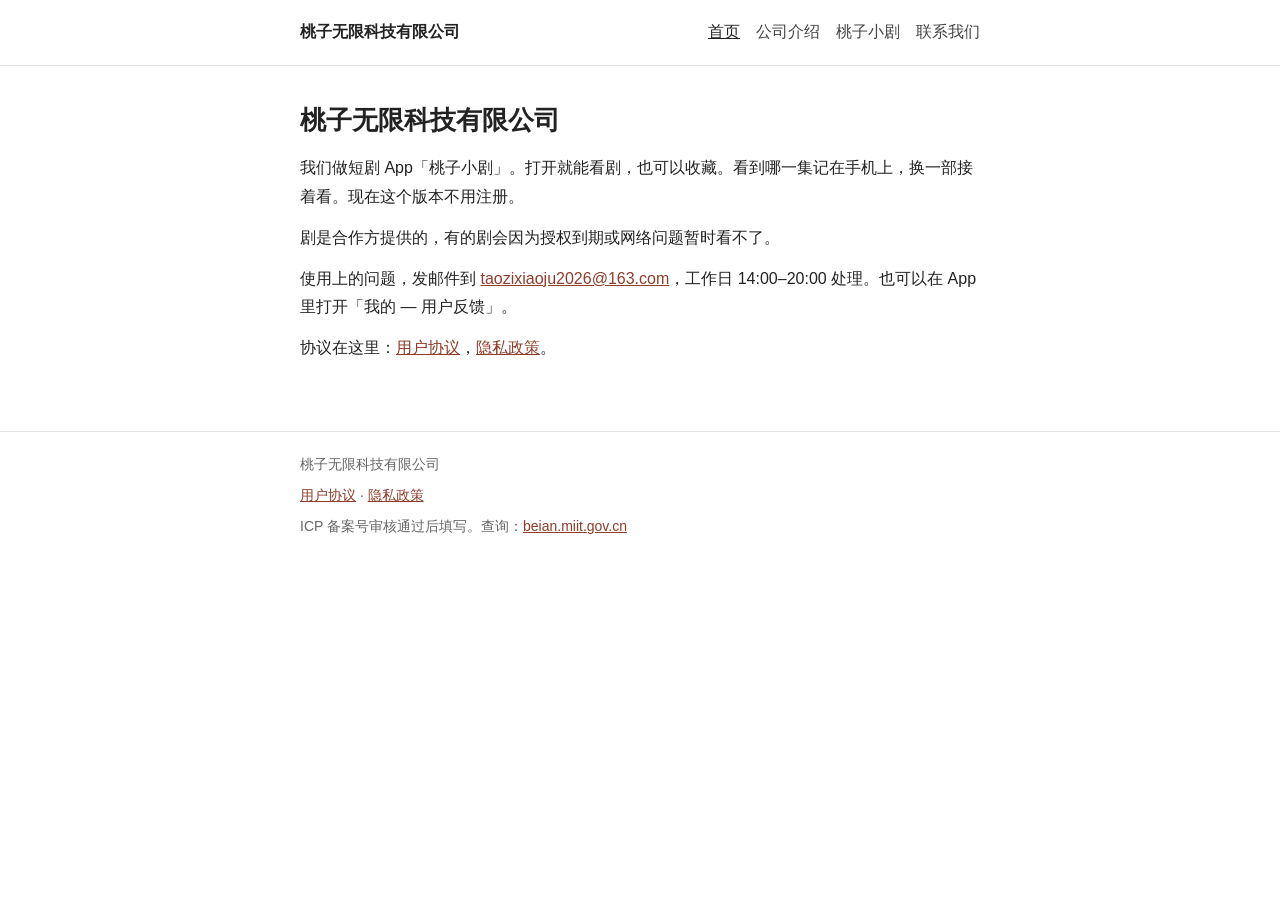
==== index.html @ 5b97dcaa "feat: publish the company site from master Add the static pages and deploy them to the existing host" ====
<!doctype html>
<html lang="zh-CN">
<head>
  <meta charset="utf-8">
  <meta name="viewport" content="width=device-width, initial-scale=1">
  <title>桃子无限科技有限公司</title>
  <meta name="description" content="桃子无限科技有限公司运营短剧应用桃子小剧。">
  <link rel="stylesheet" href="assets/site.css">
</head>
<body>
  <header>
    <div class="wrap">
      <a class="name" href="index.html">桃子无限科技有限公司</a>
      <nav aria-label="主导航">
        <a href="index.html" aria-current="page">首页</a>
        <a href="about.html">公司介绍</a>
        <a href="product.html">桃子小剧</a>
        <a href="contact.html">联系我们</a>
      </nav>
    </div>
  </header>
  <main>
    <div class="wrap">
      <h1>桃子无限科技有限公司</h1>
      <p>我们做短剧 App「桃子小剧」。打开就能看剧，也可以收藏。看到哪一集记在手机上，换一部接着看。现在这个版本不用注册。</p>
      <p>剧是合作方提供的，有的剧会因为授权到期或网络问题暂时看不了。</p>
      <p>使用上的问题，发邮件到 <a href="mailto:taozixiaoju2026@163.com">taozixiaoju2026@163.com</a>，工作日 14:00–20:00 处理。也可以在 App 里打开「我的 — 用户反馈」。</p>
      <p>协议在这里：<a href="agreement.html">用户协议</a>，<a href="privacy.html">隐私政策</a>。</p>
    </div>
  </main>
  <footer>
    <div class="wrap">
      <p>桃子无限科技有限公司</p>
      <p><a href="agreement.html">用户协议</a> · <a href="privacy.html">隐私政策</a></p>
      <p class="icp">ICP 备案号审核通过后填写。查询：<a href="https://beian.miit.gov.cn/" target="_blank" rel="noopener noreferrer">beian.miit.gov.cn</a></p>
    </div>
  </footer>
</body>
</html>
---- assets/site.css ----
body {
  margin: 0;
  color: #222;
  background: #fff;
  font: 16px/1.8 "PingFang SC", "Hiragino Sans GB", "Microsoft YaHei", sans-serif;
}

a { color: #8f3d2a; }

.wrap {
  width: min(680px, calc(100% - 40px));
  margin: 0 auto;
}

header {
  border-bottom: 1px solid #e5e5e5;
}

header .wrap {
  display: flex;
  flex-wrap: wrap;
  align-items: baseline;
  justify-content: space-between;
  gap: 8px 24px;
  padding: 18px 0;
}

.name {
  color: inherit;
  font-weight: 600;
  text-decoration: none;
}

nav {
  display: flex;
  flex-wrap: wrap;
  gap: 6px 16px;
}

nav a {
  color: #444;
  text-decoration: none;
}

nav a[aria-current="page"] {
  color: #222;
  text-decoration: underline;
}

main { padding: 36px 0 56px; }

h1 {
  margin: 0 0 16px;
  font-size: 26px;
  font-weight: 600;
  line-height: 1.4;
}

h2 {
  margin: 28px 0 8px;
  font-size: 18px;
  font-weight: 600;
}

p { margin: 0 0 12px; }

ul { margin: 0 0 12px; padding-left: 1.2em; }

li + li { margin-top: 4px; }

.meta { color: #666; }

footer {
  border-top: 1px solid #e5e5e5;
  padding: 20px 0 36px;
  color: #666;
  font-size: 14px;
}

footer p { margin: 0 0 6px; }
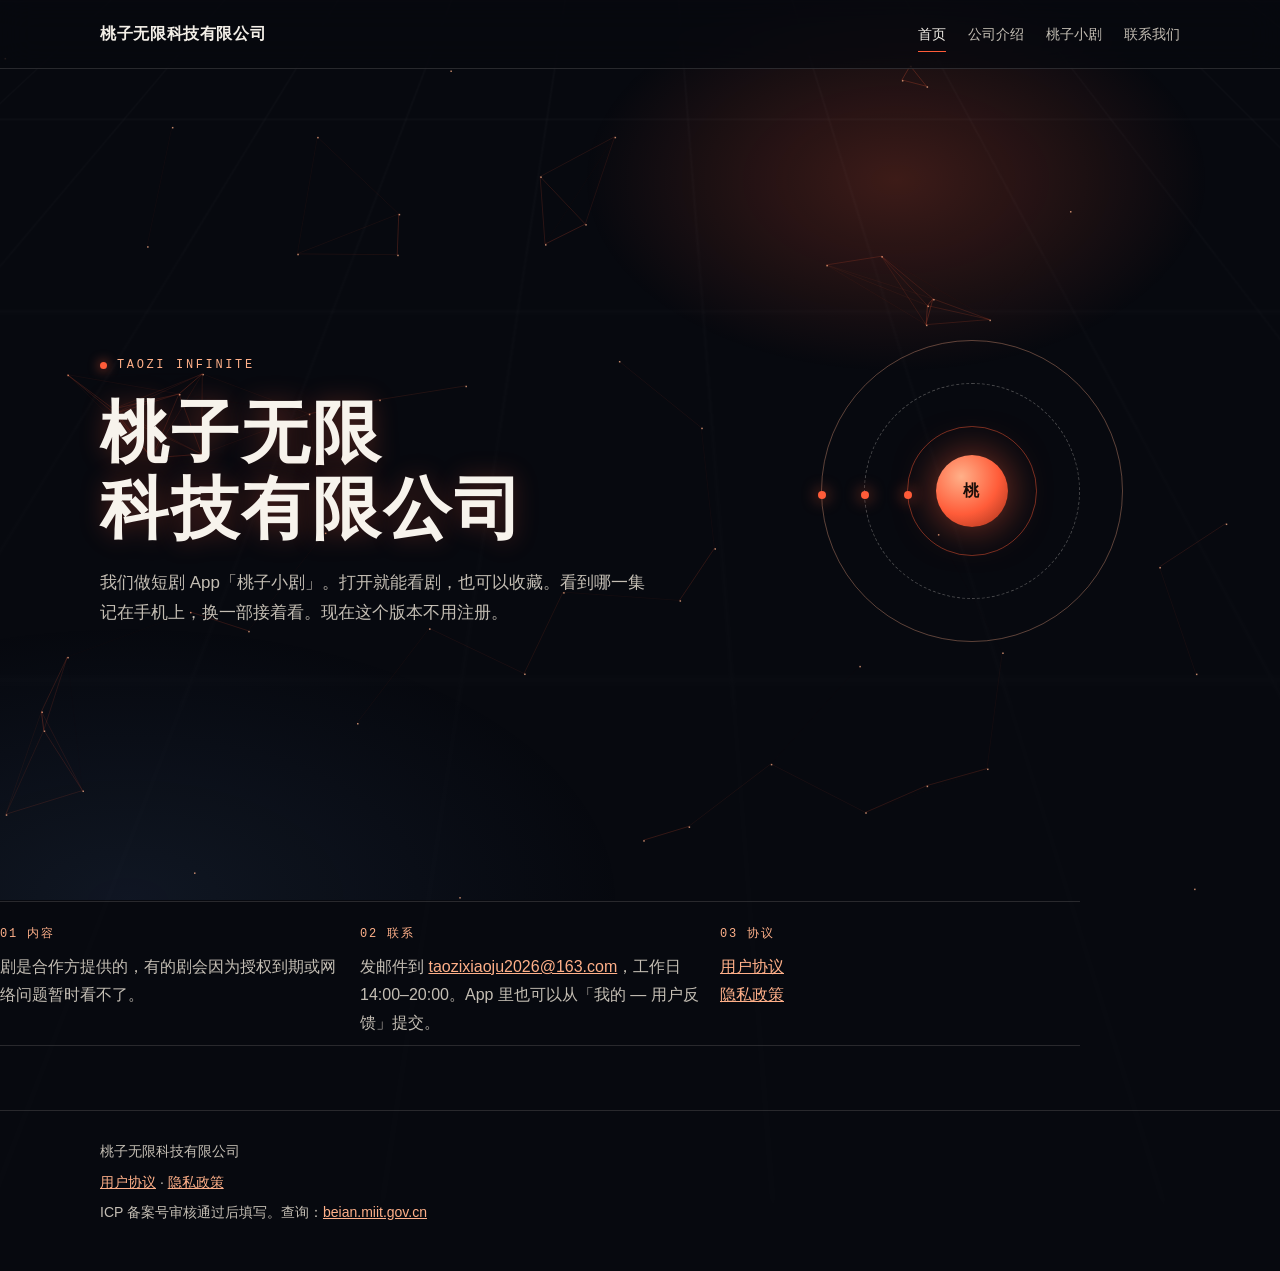
==== commit 6da09ee3: "feat: give the company site a technical look The plain page did not read as a technology company.  C" ====
--- a/index.html
+++ b/index.html
@@ -5,9 +5,12 @@
   <meta name="viewport" content="width=device-width, initial-scale=1">
   <title>桃子无限科技有限公司</title>
   <meta name="description" content="桃子无限科技有限公司运营短剧应用桃子小剧。">
+  <link rel="icon" href="assets/favicon.svg" type="image/svg+xml">
   <link rel="stylesheet" href="assets/site.css">
 </head>
 <body>
+  <canvas class="field" aria-hidden="true"></canvas>
+  <div class="grid" aria-hidden="true"></div>
   <header>
     <div class="wrap">
       <a class="name" href="index.html">桃子无限科技有限公司</a>
@@ -20,13 +23,33 @@
     </div>
   </header>
   <main>
-    <div class="wrap">
-      <h1>桃子无限科技有限公司</h1>
-      <p>我们做短剧 App「桃子小剧」。打开就能看剧，也可以收藏。看到哪一集记在手机上，换一部接着看。现在这个版本不用注册。</p>
-      <p>剧是合作方提供的，有的剧会因为授权到期或网络问题暂时看不了。</p>
-      <p>使用上的问题，发邮件到 <a href="mailto:taozixiaoju2026@163.com">taozixiaoju2026@163.com</a>，工作日 14:00–20:00 处理。也可以在 App 里打开「我的 — 用户反馈」。</p>
-      <p>协议在这里：<a href="agreement.html">用户协议</a>，<a href="privacy.html">隐私政策</a>。</p>
-    </div>
+    <section class="hero wrap">
+      <div class="reveal">
+        <p class="kicker"><span class="dot"></span>TAOZI INFINITE</p>
+        <h1><span class="shine">桃子无限<br>科技有限公司</span></h1>
+        <p class="lead">我们做短剧 App「桃子小剧」。打开就能看剧，也可以收藏。看到哪一集记在手机上，换一部接着看。现在这个版本不用注册。</p>
+      </div>
+      <div class="stage" aria-hidden="true">
+        <div class="ring"></div>
+        <div class="ring-b"></div>
+        <div class="ring-c"></div>
+        <div class="core">桃</div>
+      </div>
+    </section>
+    <section class="specs wrap">
+      <article class="spec">
+        <b>01 内容</b>
+        <p>剧是合作方提供的，有的剧会因为授权到期或网络问题暂时看不了。</p>
+      </article>
+      <article class="spec">
+        <b>02 联系</b>
+        <p>发邮件到 <a href="mailto:taozixiaoju2026@163.com">taozixiaoju2026@163.com</a>，工作日 14:00–20:00。App 里也可以从「我的 — 用户反馈」提交。</p>
+      </article>
+      <article class="spec">
+        <b>03 协议</b>
+        <p><a href="agreement.html">用户协议</a><br><a href="privacy.html">隐私政策</a></p>
+      </article>
+    </section>
   </main>
   <footer>
     <div class="wrap">
@@ -35,5 +58,6 @@
       <p class="icp">ICP 备案号审核通过后填写。查询：<a href="https://beian.miit.gov.cn/" target="_blank" rel="noopener noreferrer">beian.miit.gov.cn</a></p>
     </div>
   </footer>
+  <script src="assets/motion.js"></script>
 </body>
 </html>
--- a/assets/site.css
+++ b/assets/site.css
@@ -1,80 +1,330 @@
+:root {
+  --bg: #07090f;
+  --ink: #f3efe8;
+  --muted: #c4beb4;
+  --line: rgba(243, 239, 232, 0.14);
+  --peach: #ff5c39;
+  --peach-soft: #ffb089;
+  --sans: "PingFang SC", "Hiragino Sans GB", "Noto Sans SC", "Microsoft YaHei", sans-serif;
+  --mono: "SFMono-Regular", "ui-monospace", "Menlo", monospace;
+}
+
+* { box-sizing: border-box; }
+
+html { scroll-behavior: smooth; }
+
 body {
   margin: 0;
-  color: #222;
-  background: #fff;
-  font: 16px/1.8 "PingFang SC", "Hiragino Sans GB", "Microsoft YaHei", sans-serif;
-}
-
-a { color: #8f3d2a; }
+  min-height: 100vh;
+  color: var(--ink);
+  background: var(--bg);
+  font-family: var(--sans);
+  font-size: 16px;
+  line-height: 1.75;
+}
+
+a { color: var(--peach-soft); }
+
+body::before {
+  content: "";
+  position: fixed;
+  inset: 0;
+  z-index: 0;
+  pointer-events: none;
+  background:
+    radial-gradient(520px 320px at var(--mx, 70%) var(--my, 20%), rgba(255, 92, 57, 0.22), transparent 60%),
+    radial-gradient(900px 500px at 10% 100%, rgba(80, 120, 180, 0.12), transparent 55%);
+  transition: background 0.2s linear;
+}
+
+.field {
+  position: fixed;
+  inset: 0;
+  z-index: 0;
+  width: 100%;
+  height: 100%;
+  pointer-events: none;
+}
+
+.grid {
+  position: fixed;
+  inset: -20% -10% auto;
+  z-index: 0;
+  height: 70vh;
+  pointer-events: none;
+  background-image:
+    linear-gradient(rgba(255, 255, 255, 0.045) 1px, transparent 1px),
+    linear-gradient(90deg, rgba(255, 255, 255, 0.045) 1px, transparent 1px);
+  background-size: 72px 72px;
+  mask-image: linear-gradient(180deg, #000 0%, transparent 80%);
+  transform: perspective(500px) rotateX(58deg);
+  transform-origin: center top;
+  animation: grid-shift 16s linear infinite;
+}
+
+header, main, footer { position: relative; z-index: 1; }
 
 .wrap {
-  width: min(680px, calc(100% - 40px));
+  width: min(1080px, calc(100% - 40px));
   margin: 0 auto;
 }
 
 header {
-  border-bottom: 1px solid #e5e5e5;
+  position: sticky;
+  top: 0;
+  z-index: 5;
+  border-bottom: 1px solid var(--line);
+  background: rgba(7, 9, 15, 0.72);
+  backdrop-filter: blur(16px);
 }
 
 header .wrap {
   display: flex;
   flex-wrap: wrap;
-  align-items: baseline;
+  align-items: center;
   justify-content: space-between;
-  gap: 8px 24px;
-  padding: 18px 0;
+  gap: 12px 28px;
+  min-height: 68px;
 }
 
 .name {
-  color: inherit;
-  font-weight: 600;
+  color: var(--ink);
+  font-weight: 650;
+  letter-spacing: 0.04em;
   text-decoration: none;
 }
 
-nav {
+nav { display: flex; flex-wrap: wrap; gap: 8px 22px; }
+
+nav a {
+  position: relative;
+  color: var(--muted);
+  font-size: 14px;
+  text-decoration: none;
+}
+
+nav a::after {
+  content: "";
+  position: absolute;
+  left: 0;
+  bottom: -6px;
+  width: 100%;
+  height: 1px;
+  background: var(--peach);
+  transform: scaleX(0);
+  transform-origin: left;
+  transition: transform 0.35s ease;
+}
+
+nav a:hover,
+nav a[aria-current="page"] { color: var(--ink); }
+
+nav a:hover::after,
+nav a[aria-current="page"]::after { transform: scaleX(1); }
+
+.hero {
+  display: grid;
+  grid-template-columns: 1.2fr 0.8fr;
+  gap: 40px;
+  align-items: center;
+  min-height: calc(100vh - 68px);
+  padding: 36px 0 24px;
+}
+
+.kicker {
   display: flex;
-  flex-wrap: wrap;
-  gap: 6px 16px;
-}
-
-nav a {
-  color: #444;
-  text-decoration: none;
-}
-
-nav a[aria-current="page"] {
-  color: #222;
-  text-decoration: underline;
-}
-
-main { padding: 36px 0 56px; }
+  align-items: center;
+  gap: 10px;
+  margin: 0 0 18px;
+  color: var(--peach-soft);
+  font-family: var(--mono);
+  font-size: 12px;
+  letter-spacing: 0.22em;
+}
+
+.dot {
+  width: 7px;
+  height: 7px;
+  border-radius: 50%;
+  background: var(--peach);
+  box-shadow: 0 0 12px var(--peach);
+  animation: pulse 1.8s ease-in-out infinite;
+}
 
 h1 {
-  margin: 0 0 16px;
-  font-size: 26px;
-  font-weight: 600;
-  line-height: 1.4;
-}
-
-h2 {
-  margin: 28px 0 8px;
-  font-size: 18px;
-  font-weight: 600;
-}
-
-p { margin: 0 0 12px; }
-
-ul { margin: 0 0 12px; padding-left: 1.2em; }
-
-li + li { margin-top: 4px; }
-
-.meta { color: #666; }
+  margin: 0;
+  font-size: clamp(40px, 6vw, 68px);
+  font-weight: 650;
+  letter-spacing: 0.04em;
+  line-height: 1.12;
+}
+
+h1 .shine {
+  color: #f7f3ec;
+  text-shadow: 0 0 24px rgba(255, 92, 57, 0.28);
+}
+
+.lead {
+  max-width: 560px;
+  margin: 22px 0 0;
+  color: var(--muted);
+  font-size: 17px;
+}
+
+.stage {
+  position: relative;
+  width: min(360px, 100%);
+  aspect-ratio: 1;
+  margin-inline: auto;
+}
+
+.ring {
+  position: absolute;
+  inset: 8%;
+  border: 1px solid rgba(255, 176, 137, 0.35);
+  border-radius: 50%;
+  animation: spin 18s linear infinite;
+}
+
+.ring::before,
+.ring-b::before,
+.ring-c::before {
+  content: "";
+  position: absolute;
+  top: 50%;
+  left: -4px;
+  width: 8px;
+  height: 8px;
+  border-radius: 50%;
+  background: var(--peach);
+  box-shadow: 0 0 16px var(--peach);
+}
+
+.ring-b {
+  position: absolute;
+  inset: 20%;
+  border: 1px dashed rgba(243, 239, 232, 0.28);
+  border-radius: 50%;
+  animation: spin 12s linear infinite reverse;
+}
+
+.ring-c {
+  position: absolute;
+  inset: 32%;
+  border: 1px solid rgba(255, 92, 57, 0.45);
+  border-radius: 50%;
+  animation: spin 8s linear infinite;
+}
+
+.core {
+  position: absolute;
+  inset: 40%;
+  display: grid;
+  place-items: center;
+  border-radius: 50%;
+  background: radial-gradient(circle at 35% 30%, #ffb089, #ff5c39 55%, #9d2d18);
+  box-shadow: 0 0 40px rgba(255, 92, 57, 0.55);
+  color: #1a0d09;
+  font-weight: 700;
+  letter-spacing: 0.12em;
+  animation: float 4.5s ease-in-out infinite;
+}
+
+.specs {
+  display: grid;
+  grid-template-columns: repeat(3, 1fr);
+  margin: 0 0 64px;
+  border-top: 1px solid var(--line);
+}
+
+.spec {
+  padding: 22px 18px 8px 0;
+  border-bottom: 1px solid var(--line);
+  opacity: 0;
+  transform: translateY(16px);
+  animation: rise 0.8s ease forwards;
+}
+
+.spec:nth-child(2) { animation-delay: 0.12s; }
+.spec:nth-child(3) { animation-delay: 0.24s; }
+
+.spec b {
+  display: block;
+  margin-bottom: 8px;
+  color: var(--peach-soft);
+  font-family: var(--mono);
+  font-size: 12px;
+  font-weight: 500;
+  letter-spacing: 0.16em;
+}
+
+.spec p { margin: 0; color: var(--muted); }
+
+.page {
+  padding: 56px 0 72px;
+}
+
+.page h1 { font-size: clamp(32px, 4vw, 48px); }
+
+.page h2 {
+  margin: 32px 0 8px;
+  font-size: 20px;
+}
+
+.prose { max-width: 720px; }
+
+.prose p,
+.prose li { color: #d9d3cb; }
+
+.prose .meta { color: var(--muted); }
 
 footer {
-  border-top: 1px solid #e5e5e5;
-  padding: 20px 0 36px;
-  color: #666;
+  border-top: 1px solid var(--line);
+  padding: 28px 0 40px;
+  color: var(--muted);
   font-size: 14px;
 }
 
 footer p { margin: 0 0 6px; }
+
+@keyframes spin { to { transform: rotate(360deg); } }
+
+@keyframes float {
+  0%, 100% { transform: translateY(0); }
+  50% { transform: translateY(-8px); }
+}
+
+@keyframes pulse {
+  0%, 100% { opacity: 1; }
+  50% { opacity: 0.35; }
+}
+
+@keyframes grid-shift {
+  from { background-position: 0 0; }
+  to { background-position: 0 72px; }
+}
+
+@keyframes rise {
+  to { opacity: 1; transform: none; }
+}
+
+.reveal {
+  opacity: 0;
+  transform: translateY(18px);
+  animation: rise 0.9s ease forwards;
+}
+
+@media (max-width: 800px) {
+  .hero, .specs { display: block; }
+  .hero { min-height: auto; padding-top: 48px; }
+  .stage { margin: 36px auto; }
+  .spec + .spec { border-top: 1px solid var(--line); }
+}
+
+@media (prefers-reduced-motion: reduce) {
+  *, *::before, *::after {
+    animation: none !important;
+    transition: none !important;
+  }
+  .spec, .reveal { opacity: 1; transform: none; }
+}
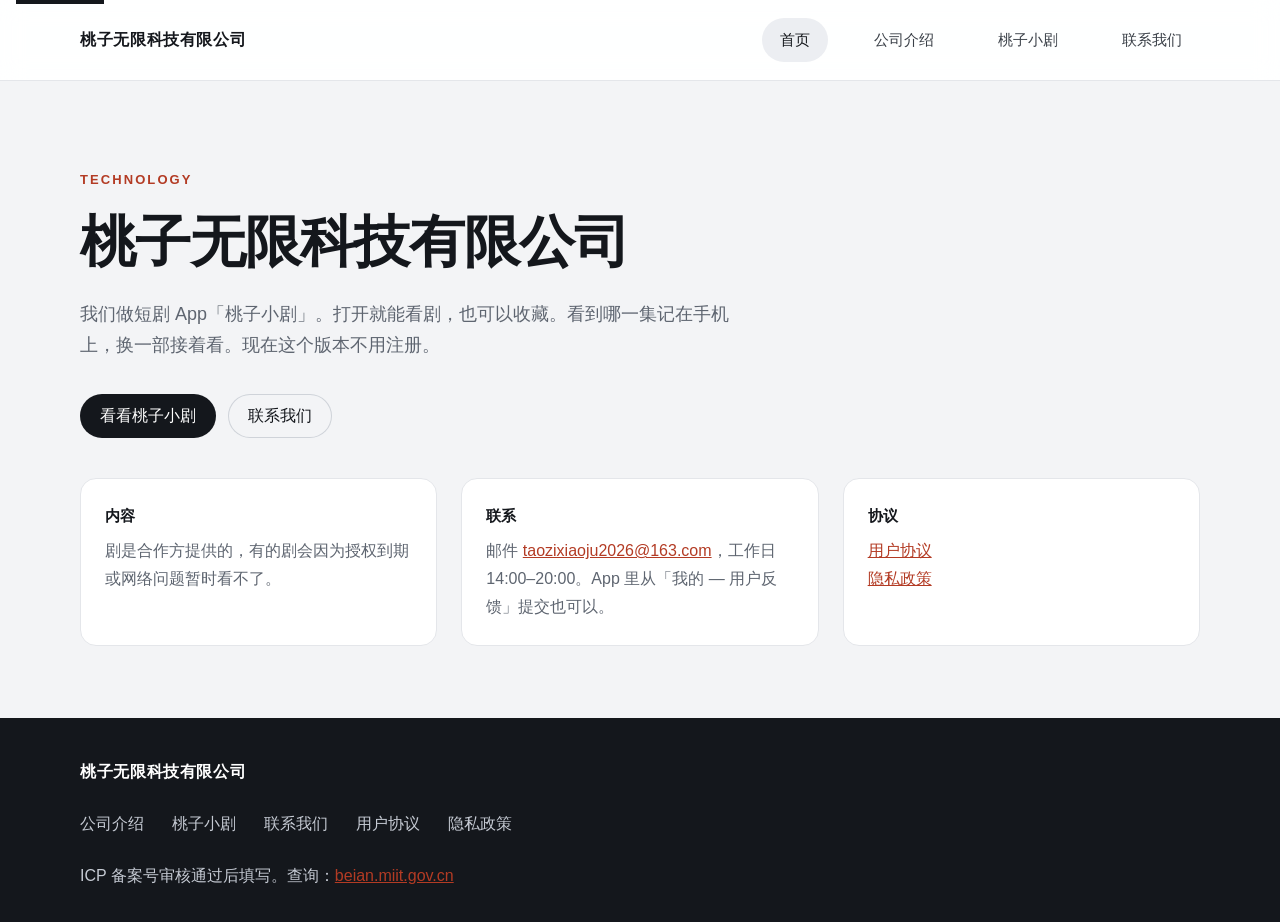
==== commit 3c9c6602: "feat: space the company site like a corporate homepage The navigation was cramped and the footer did" ====
--- a/index.html
+++ b/index.html
@@ -9,8 +9,7 @@
   <link rel="stylesheet" href="assets/site.css">
 </head>
 <body>
-  <canvas class="field" aria-hidden="true"></canvas>
-  <div class="grid" aria-hidden="true"></div>
+  <a class="skip" href="#main">跳到正文</a>
   <header>
     <div class="wrap">
       <a class="name" href="index.html">桃子无限科技有限公司</a>
@@ -22,42 +21,43 @@
       </nav>
     </div>
   </header>
-  <main>
-    <section class="hero wrap">
-      <div class="reveal">
-        <p class="kicker"><span class="dot"></span>TAOZI INFINITE</p>
-        <h1><span class="shine">桃子无限<br>科技有限公司</span></h1>
-        <p class="lead">我们做短剧 App「桃子小剧」。打开就能看剧，也可以收藏。看到哪一集记在手机上，换一部接着看。现在这个版本不用注册。</p>
-      </div>
-      <div class="stage" aria-hidden="true">
-        <div class="ring"></div>
-        <div class="ring-b"></div>
-        <div class="ring-c"></div>
-        <div class="core">桃</div>
+  <main id="main">
+    <section class="hero wrap enter">
+      <p class="kicker">TECHNOLOGY</p>
+      <h1>桃子无限科技有限公司</h1>
+      <p class="lead">我们做短剧 App「桃子小剧」。打开就能看剧，也可以收藏。看到哪一集记在手机上，换一部接着看。现在这个版本不用注册。</p>
+      <div class="actions">
+        <a class="btn" href="product.html">看看桃子小剧</a>
+        <a class="btn btn-ghost" href="contact.html">联系我们</a>
       </div>
     </section>
-    <section class="specs wrap">
-      <article class="spec">
-        <b>01 内容</b>
+    <section class="band wrap">
+      <article class="item">
+        <b>内容</b>
         <p>剧是合作方提供的，有的剧会因为授权到期或网络问题暂时看不了。</p>
       </article>
-      <article class="spec">
-        <b>02 联系</b>
-        <p>发邮件到 <a href="mailto:taozixiaoju2026@163.com">taozixiaoju2026@163.com</a>，工作日 14:00–20:00。App 里也可以从「我的 — 用户反馈」提交。</p>
+      <article class="item">
+        <b>联系</b>
+        <p>邮件 <a href="mailto:taozixiaoju2026@163.com">taozixiaoju2026@163.com</a>，工作日 14:00–20:00。App 里从「我的 — 用户反馈」提交也可以。</p>
       </article>
-      <article class="spec">
-        <b>03 协议</b>
+      <article class="item">
+        <b>协议</b>
         <p><a href="agreement.html">用户协议</a><br><a href="privacy.html">隐私政策</a></p>
       </article>
     </section>
   </main>
   <footer>
     <div class="wrap">
-      <p>桃子无限科技有限公司</p>
-      <p><a href="agreement.html">用户协议</a> · <a href="privacy.html">隐私政策</a></p>
+      <strong>桃子无限科技有限公司</strong>
+      <ul class="footer-links">
+        <li><a href="about.html">公司介绍</a></li>
+        <li><a href="product.html">桃子小剧</a></li>
+        <li><a href="contact.html">联系我们</a></li>
+        <li><a href="agreement.html">用户协议</a></li>
+        <li><a href="privacy.html">隐私政策</a></li>
+      </ul>
       <p class="icp">ICP 备案号审核通过后填写。查询：<a href="https://beian.miit.gov.cn/" target="_blank" rel="noopener noreferrer">beian.miit.gov.cn</a></p>
     </div>
   </footer>
-  <script src="assets/motion.js"></script>
 </body>
 </html>
--- a/assets/site.css
+++ b/assets/site.css
@@ -1,12 +1,14 @@
 :root {
-  --bg: #07090f;
-  --ink: #f3efe8;
-  --muted: #c4beb4;
-  --line: rgba(243, 239, 232, 0.14);
-  --peach: #ff5c39;
-  --peach-soft: #ffb089;
+  --bg: #f3f4f6;
+  --paper: #ffffff;
+  --ink: #14171c;
+  --muted: #5e6570;
+  --line: #e4e6ea;
+  --accent: #b33b24;
+  --accent-dark: #8e2e1c;
+  --footer: #14171c;
+  --footer-muted: #c5cad3;
   --sans: "PingFang SC", "Hiragino Sans GB", "Noto Sans SC", "Microsoft YaHei", sans-serif;
-  --mono: "SFMono-Regular", "ui-monospace", "Menlo", monospace;
 }
 
 * { box-sizing: border-box; }
@@ -14,8 +16,10 @@
 html { scroll-behavior: smooth; }
 
 body {
-  margin: 0;
+  display: flex;
+  flex-direction: column;
   min-height: 100vh;
+  margin: 0;
   color: var(--ink);
   background: var(--bg);
   font-family: var(--sans);
@@ -23,49 +27,29 @@
   line-height: 1.75;
 }
 
-a { color: var(--peach-soft); }
-
-body::before {
-  content: "";
-  position: fixed;
-  inset: 0;
-  z-index: 0;
-  pointer-events: none;
-  background:
-    radial-gradient(520px 320px at var(--mx, 70%) var(--my, 20%), rgba(255, 92, 57, 0.22), transparent 60%),
-    radial-gradient(900px 500px at 10% 100%, rgba(80, 120, 180, 0.12), transparent 55%);
-  transition: background 0.2s linear;
-}
-
-.field {
-  position: fixed;
-  inset: 0;
-  z-index: 0;
-  width: 100%;
-  height: 100%;
-  pointer-events: none;
-}
-
-.grid {
-  position: fixed;
-  inset: -20% -10% auto;
-  z-index: 0;
-  height: 70vh;
-  pointer-events: none;
-  background-image:
-    linear-gradient(rgba(255, 255, 255, 0.045) 1px, transparent 1px),
-    linear-gradient(90deg, rgba(255, 255, 255, 0.045) 1px, transparent 1px);
-  background-size: 72px 72px;
-  mask-image: linear-gradient(180deg, #000 0%, transparent 80%);
-  transform: perspective(500px) rotateX(58deg);
-  transform-origin: center top;
-  animation: grid-shift 16s linear infinite;
-}
-
-header, main, footer { position: relative; z-index: 1; }
+a { color: var(--accent); }
+
+a:hover { color: var(--accent-dark); }
+
+:focus-visible {
+  outline: 2px solid var(--accent);
+  outline-offset: 3px;
+}
+
+.skip {
+  position: absolute;
+  left: 16px;
+  top: -40px;
+  z-index: 10;
+  padding: 8px 12px;
+  background: var(--ink);
+  color: #fff;
+}
+
+.skip:focus { top: 12px; }
 
 .wrap {
-  width: min(1080px, calc(100% - 40px));
+  width: min(1120px, calc(100% - 64px));
   margin: 0 auto;
 }
 
@@ -73,258 +57,218 @@
   position: sticky;
   top: 0;
   z-index: 5;
+  background: rgba(255, 255, 255, 0.92);
   border-bottom: 1px solid var(--line);
-  background: rgba(7, 9, 15, 0.72);
-  backdrop-filter: blur(16px);
+  backdrop-filter: blur(12px);
 }
 
 header .wrap {
   display: flex;
+  align-items: center;
+  justify-content: space-between;
+  gap: 48px;
+  min-height: 80px;
+}
+
+.name {
+  color: var(--ink);
+  font-size: 16px;
+  font-weight: 650;
+  letter-spacing: 0.04em;
+  text-decoration: none;
+  white-space: nowrap;
+}
+
+nav {
+  display: flex;
   flex-wrap: wrap;
-  align-items: center;
-  justify-content: space-between;
-  gap: 12px 28px;
-  min-height: 68px;
-}
-
-.name {
-  color: var(--ink);
-  font-weight: 650;
-  letter-spacing: 0.04em;
-  text-decoration: none;
-}
-
-nav { display: flex; flex-wrap: wrap; gap: 8px 22px; }
+  justify-content: flex-end;
+  gap: 8px 28px;
+}
 
 nav a {
-  position: relative;
+  display: inline-flex;
+  align-items: center;
+  justify-content: center;
+  min-height: 44px;
+  padding: 0 18px;
+  border-radius: 999px;
+  color: #3a4048;
+  font-size: 15px;
+  text-decoration: none;
+  cursor: pointer;
+  transition: background-color 180ms ease, color 180ms ease;
+}
+
+nav a:hover,
+nav a[aria-current="page"] {
+  background: #eceef2;
+  color: var(--ink);
+}
+
+main { flex: 1 0 auto; }
+
+.hero {
+  padding: 88px 0 40px;
+}
+
+.kicker {
+  margin: 0 0 16px;
+  color: var(--accent);
+  font-size: 13px;
+  font-weight: 650;
+  letter-spacing: 0.16em;
+}
+
+h1 {
+  margin: 0;
+  max-width: 14em;
+  font-size: clamp(36px, 5vw, 56px);
+  font-weight: 650;
+  letter-spacing: -0.02em;
+  line-height: 1.2;
+}
+
+.lead {
+  max-width: 38em;
+  margin: 24px 0 0;
   color: var(--muted);
-  font-size: 14px;
-  text-decoration: none;
-}
-
-nav a::after {
-  content: "";
-  position: absolute;
-  left: 0;
-  bottom: -6px;
-  width: 100%;
-  height: 1px;
-  background: var(--peach);
-  transform: scaleX(0);
-  transform-origin: left;
-  transition: transform 0.35s ease;
-}
-
-nav a:hover,
-nav a[aria-current="page"] { color: var(--ink); }
-
-nav a:hover::after,
-nav a[aria-current="page"]::after { transform: scaleX(1); }
-
-.hero {
-  display: grid;
-  grid-template-columns: 1.2fr 0.8fr;
-  gap: 40px;
-  align-items: center;
-  min-height: calc(100vh - 68px);
-  padding: 36px 0 24px;
-}
-
-.kicker {
-  display: flex;
-  align-items: center;
-  gap: 10px;
-  margin: 0 0 18px;
-  color: var(--peach-soft);
-  font-family: var(--mono);
-  font-size: 12px;
-  letter-spacing: 0.22em;
-}
-
-.dot {
-  width: 7px;
-  height: 7px;
-  border-radius: 50%;
-  background: var(--peach);
-  box-shadow: 0 0 12px var(--peach);
-  animation: pulse 1.8s ease-in-out infinite;
-}
-
-h1 {
-  margin: 0;
-  font-size: clamp(40px, 6vw, 68px);
-  font-weight: 650;
-  letter-spacing: 0.04em;
-  line-height: 1.12;
-}
-
-h1 .shine {
-  color: #f7f3ec;
-  text-shadow: 0 0 24px rgba(255, 92, 57, 0.28);
-}
-
-.lead {
-  max-width: 560px;
-  margin: 22px 0 0;
-  color: var(--muted);
-  font-size: 17px;
-}
-
-.stage {
-  position: relative;
-  width: min(360px, 100%);
-  aspect-ratio: 1;
-  margin-inline: auto;
-}
-
-.ring {
-  position: absolute;
-  inset: 8%;
-  border: 1px solid rgba(255, 176, 137, 0.35);
-  border-radius: 50%;
-  animation: spin 18s linear infinite;
-}
-
-.ring::before,
-.ring-b::before,
-.ring-c::before {
-  content: "";
-  position: absolute;
-  top: 50%;
-  left: -4px;
-  width: 8px;
-  height: 8px;
-  border-radius: 50%;
-  background: var(--peach);
-  box-shadow: 0 0 16px var(--peach);
-}
-
-.ring-b {
-  position: absolute;
-  inset: 20%;
-  border: 1px dashed rgba(243, 239, 232, 0.28);
-  border-radius: 50%;
-  animation: spin 12s linear infinite reverse;
-}
-
-.ring-c {
-  position: absolute;
-  inset: 32%;
-  border: 1px solid rgba(255, 92, 57, 0.45);
-  border-radius: 50%;
-  animation: spin 8s linear infinite;
-}
-
-.core {
-  position: absolute;
-  inset: 40%;
-  display: grid;
-  place-items: center;
-  border-radius: 50%;
-  background: radial-gradient(circle at 35% 30%, #ffb089, #ff5c39 55%, #9d2d18);
-  box-shadow: 0 0 40px rgba(255, 92, 57, 0.55);
-  color: #1a0d09;
-  font-weight: 700;
-  letter-spacing: 0.12em;
-  animation: float 4.5s ease-in-out infinite;
-}
-
-.specs {
+  font-size: 18px;
+}
+
+.actions {
+  display: flex;
+  flex-wrap: wrap;
+  gap: 12px;
+  margin-top: 32px;
+}
+
+.btn {
+  display: inline-flex;
+  align-items: center;
+  justify-content: center;
+  min-height: 44px;
+  padding: 0 20px;
+  border-radius: 999px;
+  background: var(--ink);
+  color: #fff;
+  text-decoration: none;
+  cursor: pointer;
+  transition: background-color 180ms ease;
+}
+
+.btn:hover { background: #2a3038; color: #fff; }
+
+.btn-ghost {
+  background: transparent;
+  color: var(--ink);
+  box-shadow: inset 0 0 0 1px #cfd3d9;
+}
+
+.btn-ghost:hover { background: #fff; color: var(--ink); }
+
+.band {
   display: grid;
   grid-template-columns: repeat(3, 1fr);
-  margin: 0 0 64px;
-  border-top: 1px solid var(--line);
-}
-
-.spec {
-  padding: 22px 18px 8px 0;
-  border-bottom: 1px solid var(--line);
-  opacity: 0;
-  transform: translateY(16px);
-  animation: rise 0.8s ease forwards;
-}
-
-.spec:nth-child(2) { animation-delay: 0.12s; }
-.spec:nth-child(3) { animation-delay: 0.24s; }
-
-.spec b {
+  gap: 24px;
+  padding-bottom: 72px;
+}
+
+.item {
+  padding: 24px;
+  background: var(--paper);
+  border: 1px solid var(--line);
+  border-radius: 16px;
+}
+
+.item b {
   display: block;
   margin-bottom: 8px;
-  color: var(--peach-soft);
-  font-family: var(--mono);
-  font-size: 12px;
-  font-weight: 500;
-  letter-spacing: 0.16em;
-}
-
-.spec p { margin: 0; color: var(--muted); }
-
-.page {
-  padding: 56px 0 72px;
-}
-
-.page h1 { font-size: clamp(32px, 4vw, 48px); }
+  font-size: 15px;
+}
+
+.item p {
+  margin: 0;
+  color: var(--muted);
+}
+
+.page { padding: 64px 0 80px; }
+
+.page h1 { font-size: clamp(32px, 4vw, 44px); }
 
 .page h2 {
   margin: 32px 0 8px;
   font-size: 20px;
 }
 
-.prose { max-width: 720px; }
+.prose { max-width: 42em; }
 
 .prose p,
-.prose li { color: #d9d3cb; }
+.prose li { color: #2c3138; }
 
 .prose .meta { color: var(--muted); }
 
 footer {
-  border-top: 1px solid var(--line);
-  padding: 28px 0 40px;
-  color: var(--muted);
-  font-size: 14px;
-}
-
-footer p { margin: 0 0 6px; }
-
-@keyframes spin { to { transform: rotate(360deg); } }
-
-@keyframes float {
-  0%, 100% { transform: translateY(0); }
-  50% { transform: translateY(-8px); }
-}
-
-@keyframes pulse {
-  0%, 100% { opacity: 1; }
-  50% { opacity: 0.35; }
-}
-
-@keyframes grid-shift {
-  from { background-position: 0 0; }
-  to { background-position: 0 72px; }
-}
-
-@keyframes rise {
+  margin-top: auto;
+  padding: 40px 0 32px;
+  background: var(--footer);
+  color: var(--footer-muted);
+}
+
+footer .wrap {
+  display: grid;
+  gap: 16px;
+}
+
+footer strong {
+  color: #fff;
+  font-size: 16px;
+  font-weight: 650;
+  letter-spacing: 0.04em;
+}
+
+footer p { margin: 0; }
+
+.footer-links {
+  display: flex;
+  flex-wrap: wrap;
+  gap: 8px 28px;
+  margin: 0;
+  padding: 0;
+  list-style: none;
+}
+
+.footer-links a {
+  display: inline-flex;
+  align-items: center;
+  min-height: 44px;
+  color: var(--footer-muted);
+  text-decoration: none;
+  cursor: pointer;
+}
+
+.footer-links a:hover { color: #fff; }
+
+.enter {
+  animation: enter 280ms ease both;
+}
+
+@keyframes enter {
+  from { opacity: 0; transform: translateY(8px); }
   to { opacity: 1; transform: none; }
 }
 
-.reveal {
-  opacity: 0;
-  transform: translateY(18px);
-  animation: rise 0.9s ease forwards;
-}
-
 @media (max-width: 800px) {
-  .hero, .specs { display: block; }
-  .hero { min-height: auto; padding-top: 48px; }
-  .stage { margin: 36px auto; }
-  .spec + .spec { border-top: 1px solid var(--line); }
+  .wrap { width: min(1120px, calc(100% - 32px)); }
+  header .wrap { align-items: flex-start; gap: 8px; padding: 12px 0; }
+  .band { grid-template-columns: 1fr; }
+  .hero { padding-top: 48px; }
 }
 
 @media (prefers-reduced-motion: reduce) {
   *, *::before, *::after {
     animation: none !important;
     transition: none !important;
+    scroll-behavior: auto !important;
   }
-  .spec, .reveal { opacity: 1; transform: none; }
-}
+}
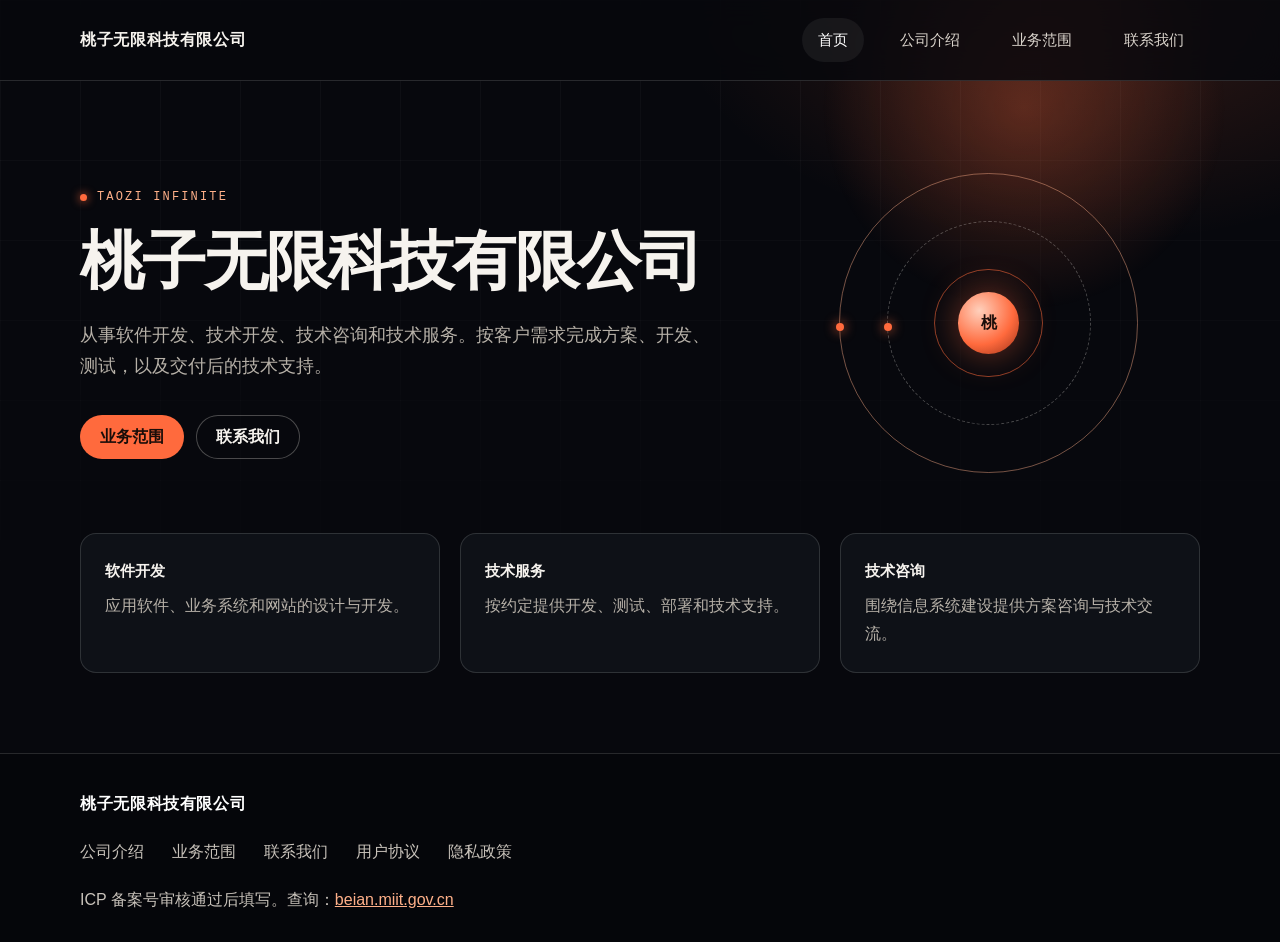
==== commit 5a2e70ec: "feat: present the company as a software services firm Describe the business scope on the public site" ====
--- a/index.html
+++ b/index.html
@@ -4,7 +4,7 @@
   <meta charset="utf-8">
   <meta name="viewport" content="width=device-width, initial-scale=1">
   <title>桃子无限科技有限公司</title>
-  <meta name="description" content="桃子无限科技有限公司运营短剧应用桃子小剧。">
+  <meta name="description" content="桃子无限科技有限公司从事软件开发、技术开发、技术咨询与技术服务。">
   <link rel="icon" href="assets/favicon.svg" type="image/svg+xml">
   <link rel="stylesheet" href="assets/site.css">
 </head>
@@ -16,33 +16,41 @@
       <nav aria-label="主导航">
         <a href="index.html" aria-current="page">首页</a>
         <a href="about.html">公司介绍</a>
-        <a href="product.html">桃子小剧</a>
+        <a href="product.html">业务范围</a>
         <a href="contact.html">联系我们</a>
       </nav>
     </div>
   </header>
   <main id="main">
-    <section class="hero wrap enter">
-      <p class="kicker">TECHNOLOGY</p>
-      <h1>桃子无限科技有限公司</h1>
-      <p class="lead">我们做短剧 App「桃子小剧」。打开就能看剧，也可以收藏。看到哪一集记在手机上，换一部接着看。现在这个版本不用注册。</p>
-      <div class="actions">
-        <a class="btn" href="product.html">看看桃子小剧</a>
-        <a class="btn btn-ghost" href="contact.html">联系我们</a>
+    <section class="hero wrap">
+      <div class="enter">
+        <p class="kicker">TAOZI INFINITE</p>
+        <h1>桃子无限科技有限公司</h1>
+        <p class="lead">从事软件开发、技术开发、技术咨询和技术服务。按客户需求完成方案、开发、测试，以及交付后的技术支持。</p>
+        <div class="actions">
+          <a class="btn" href="product.html">业务范围</a>
+          <a class="btn btn-ghost" href="contact.html">联系我们</a>
+        </div>
+      </div>
+      <div class="stage" aria-hidden="true">
+        <div class="ring"></div>
+        <div class="ring-b"></div>
+        <div class="ring-c"></div>
+        <div class="core">桃</div>
       </div>
     </section>
     <section class="band wrap">
       <article class="item">
-        <b>内容</b>
-        <p>剧是合作方提供的，有的剧会因为授权到期或网络问题暂时看不了。</p>
+        <b>软件开发</b>
+        <p>应用软件、业务系统和网站的设计与开发。</p>
       </article>
       <article class="item">
-        <b>联系</b>
-        <p>邮件 <a href="mailto:taozixiaoju2026@163.com">taozixiaoju2026@163.com</a>，工作日 14:00–20:00。App 里从「我的 — 用户反馈」提交也可以。</p>
+        <b>技术服务</b>
+        <p>按约定提供开发、测试、部署和技术支持。</p>
       </article>
       <article class="item">
-        <b>协议</b>
-        <p><a href="agreement.html">用户协议</a><br><a href="privacy.html">隐私政策</a></p>
+        <b>技术咨询</b>
+        <p>围绕信息系统建设提供方案咨询与技术交流。</p>
       </article>
     </section>
   </main>
@@ -51,7 +59,7 @@
       <strong>桃子无限科技有限公司</strong>
       <ul class="footer-links">
         <li><a href="about.html">公司介绍</a></li>
-        <li><a href="product.html">桃子小剧</a></li>
+        <li><a href="product.html">业务范围</a></li>
         <li><a href="contact.html">联系我们</a></li>
         <li><a href="agreement.html">用户协议</a></li>
         <li><a href="privacy.html">隐私政策</a></li>
@@ -59,5 +67,6 @@
       <p class="icp">ICP 备案号审核通过后填写。查询：<a href="https://beian.miit.gov.cn/" target="_blank" rel="noopener noreferrer">beian.miit.gov.cn</a></p>
     </div>
   </footer>
+  <script src="assets/motion.js"></script>
 </body>
 </html>
--- a/assets/site.css
+++ b/assets/site.css
@@ -1,14 +1,13 @@
 :root {
-  --bg: #f3f4f6;
-  --paper: #ffffff;
-  --ink: #14171c;
-  --muted: #5e6570;
-  --line: #e4e6ea;
-  --accent: #b33b24;
-  --accent-dark: #8e2e1c;
-  --footer: #14171c;
-  --footer-muted: #c5cad3;
+  --bg: #07080d;
+  --paper: #10131a;
+  --ink: #f6f3ee;
+  --muted: #b7b1a8;
+  --line: rgba(246, 243, 238, 0.14);
+  --accent: #ff6a3d;
+  --accent-dark: #ffb089;
   --sans: "PingFang SC", "Hiragino Sans GB", "Noto Sans SC", "Microsoft YaHei", sans-serif;
+  --mono: "SFMono-Regular", ui-monospace, Menlo, monospace;
 }
 
 * { box-sizing: border-box; }
@@ -21,15 +20,43 @@
   min-height: 100vh;
   margin: 0;
   color: var(--ink);
-  background: var(--bg);
+  background:
+    radial-gradient(720px 420px at 85% 0%, rgba(255, 106, 61, 0.18), transparent 58%),
+    var(--bg);
   font-family: var(--sans);
   font-size: 16px;
   line-height: 1.75;
 }
 
-a { color: var(--accent); }
-
-a:hover { color: var(--accent-dark); }
+body::before {
+  content: "";
+  position: fixed;
+  inset: 0;
+  z-index: 0;
+  pointer-events: none;
+  background-image:
+    linear-gradient(rgba(255, 255, 255, 0.035) 1px, transparent 1px),
+    linear-gradient(90deg, rgba(255, 255, 255, 0.035) 1px, transparent 1px);
+  background-size: 80px 80px;
+  mask-image: linear-gradient(180deg, #000 0%, transparent 72%);
+}
+
+body::after {
+  content: "";
+  position: fixed;
+  width: 420px;
+  height: 420px;
+  margin: -210px 0 0 -210px;
+  border-radius: 50%;
+  pointer-events: none;
+  z-index: 0;
+  background: radial-gradient(circle, rgba(255, 106, 61, 0.28), transparent 68%);
+  transform: translate3d(var(--px, 80vw), var(--py, 12vh), 0);
+}
+
+a { color: var(--accent-dark); }
+
+a:hover { color: #fff; }
 
 :focus-visible {
   outline: 2px solid var(--accent);
@@ -39,14 +66,16 @@
 .skip {
   position: absolute;
   left: 16px;
-  top: -40px;
+  top: -48px;
   z-index: 10;
   padding: 8px 12px;
-  background: var(--ink);
-  color: #fff;
+  background: #fff;
+  color: #111;
 }
 
 .skip:focus { top: 12px; }
+
+header, main, footer { position: relative; z-index: 1; }
 
 .wrap {
   width: min(1120px, calc(100% - 64px));
@@ -57,9 +86,9 @@
   position: sticky;
   top: 0;
   z-index: 5;
-  background: rgba(255, 255, 255, 0.92);
+  background: rgba(7, 8, 13, 0.82);
   border-bottom: 1px solid var(--line);
-  backdrop-filter: blur(12px);
+  backdrop-filter: blur(16px);
 }
 
 header .wrap {
@@ -83,55 +112,94 @@
   display: flex;
   flex-wrap: wrap;
   justify-content: flex-end;
-  gap: 8px 28px;
+  gap: 8px 20px;
 }
 
 nav a {
+  position: relative;
+  isolation: isolate;
   display: inline-flex;
   align-items: center;
   justify-content: center;
   min-height: 44px;
-  padding: 0 18px;
+  padding: 0 16px;
   border-radius: 999px;
-  color: #3a4048;
+  color: #d9d3cb;
   font-size: 15px;
   text-decoration: none;
   cursor: pointer;
-  transition: background-color 180ms ease, color 180ms ease;
-}
+  transition: background-color 180ms ease, color 180ms ease, transform 180ms ease;
+}
+
+nav a::before {
+  content: "";
+  position: absolute;
+  z-index: -1;
+  width: 140px;
+  height: 140px;
+  left: var(--x, 50%);
+  top: var(--y, 50%);
+  border-radius: 50%;
+  background: radial-gradient(circle, rgba(255, 140, 90, 0.7), transparent 68%);
+  opacity: 0;
+  pointer-events: none;
+  transform: translate(-50%, -50%);
+  transition: opacity 160ms ease;
+}
+
+nav a:hover::before,
+nav a:focus-visible::before { opacity: 1; }
 
 nav a:hover,
 nav a[aria-current="page"] {
-  background: #eceef2;
-  color: var(--ink);
+  background: rgba(255, 255, 255, 0.06);
+  color: #fff;
 }
 
 main { flex: 1 0 auto; }
 
 .hero {
-  padding: 88px 0 40px;
+  display: grid;
+  grid-template-columns: minmax(0, 1.2fr) minmax(260px, 0.8fr);
+  gap: 64px;
+  align-items: center;
+  padding: 72px 0 28px;
 }
 
 .kicker {
-  margin: 0 0 16px;
-  color: var(--accent);
-  font-size: 13px;
-  font-weight: 650;
-  letter-spacing: 0.16em;
+  display: flex;
+  align-items: center;
+  gap: 10px;
+  margin: 0 0 18px;
+  color: var(--accent-dark);
+  font-family: var(--mono);
+  font-size: 12px;
+  font-weight: 500;
+  letter-spacing: 0.18em;
+}
+
+.kicker::before {
+  content: "";
+  width: 7px;
+  height: 7px;
+  border-radius: 50%;
+  background: var(--accent);
+  box-shadow: 0 0 10px var(--accent);
 }
 
 h1 {
   margin: 0;
-  max-width: 14em;
-  font-size: clamp(36px, 5vw, 56px);
+  max-width: 10em;
+  color: var(--ink);
+  font-size: clamp(40px, 5vw, 64px);
   font-weight: 650;
-  letter-spacing: -0.02em;
-  line-height: 1.2;
+  letter-spacing: -0.03em;
+  line-height: 1.12;
 }
 
 .lead {
-  max-width: 38em;
-  margin: 24px 0 0;
+  max-width: 36em;
+  margin: 22px 0 0;
   color: var(--muted);
   font-size: 18px;
 }
@@ -150,33 +218,91 @@
   min-height: 44px;
   padding: 0 20px;
   border-radius: 999px;
-  background: var(--ink);
-  color: #fff;
+  background: var(--accent);
+  color: #1a0d09;
+  font-weight: 650;
   text-decoration: none;
   cursor: pointer;
-  transition: background-color 180ms ease;
-}
-
-.btn:hover { background: #2a3038; color: #fff; }
+  transition: background-color 180ms ease, color 180ms ease;
+}
+
+.btn:hover { background: #ff8662; color: #1a0d09; }
 
 .btn-ghost {
   background: transparent;
   color: var(--ink);
-  box-shadow: inset 0 0 0 1px #cfd3d9;
-}
-
-.btn-ghost:hover { background: #fff; color: var(--ink); }
+  box-shadow: inset 0 0 0 1px rgba(246, 243, 238, 0.28);
+}
+
+.btn-ghost:hover { background: rgba(255, 255, 255, 0.06); color: #fff; }
+
+.stage {
+  position: relative;
+  width: min(340px, 100%);
+  aspect-ratio: 1;
+  margin-inline: auto;
+}
+
+.ring,
+.ring-b,
+.ring-c {
+  position: absolute;
+  border-radius: 50%;
+}
+
+.ring {
+  inset: 6%;
+  border: 1px solid rgba(255, 176, 137, 0.45);
+  animation: spin 22s linear infinite;
+}
+
+.ring::after,
+.ring-b::after {
+  content: "";
+  position: absolute;
+  top: 50%;
+  left: -4px;
+  width: 8px;
+  height: 8px;
+  border-radius: 50%;
+  background: var(--accent);
+  box-shadow: 0 0 12px var(--accent);
+}
+
+.ring-b {
+  inset: 20%;
+  border: 1px dashed rgba(246, 243, 238, 0.28);
+  animation: spin 14s linear infinite reverse;
+}
+
+.ring-c {
+  inset: 34%;
+  border: 1px solid rgba(255, 106, 61, 0.55);
+  animation: spin 9s linear infinite;
+}
+
+.core {
+  position: absolute;
+  inset: 41%;
+  display: grid;
+  place-items: center;
+  border-radius: 50%;
+  background: radial-gradient(circle at 35% 30%, #ffd0bc, #ff6a3d 58%, #9a3018);
+  box-shadow: 0 0 36px rgba(255, 106, 61, 0.45);
+  color: #1a0d09;
+  font-weight: 700;
+}
 
 .band {
   display: grid;
   grid-template-columns: repeat(3, 1fr);
-  gap: 24px;
-  padding-bottom: 72px;
+  gap: 20px;
+  padding: 12px 0 80px;
 }
 
 .item {
   padding: 24px;
-  background: var(--paper);
+  background: rgba(16, 19, 26, 0.86);
   border: 1px solid var(--line);
   border-radius: 16px;
 }
@@ -184,17 +310,15 @@
 .item b {
   display: block;
   margin-bottom: 8px;
+  color: var(--ink);
   font-size: 15px;
 }
 
-.item p {
-  margin: 0;
-  color: var(--muted);
-}
+.item p { margin: 0; color: var(--muted); }
 
 .page { padding: 64px 0 80px; }
 
-.page h1 { font-size: clamp(32px, 4vw, 44px); }
+.page h1 { font-size: clamp(32px, 4vw, 48px); }
 
 .page h2 {
   margin: 32px 0 8px;
@@ -204,21 +328,19 @@
 .prose { max-width: 42em; }
 
 .prose p,
-.prose li { color: #2c3138; }
+.prose li { color: #e6e1da; }
 
 .prose .meta { color: var(--muted); }
 
 footer {
   margin-top: auto;
-  padding: 40px 0 32px;
-  background: var(--footer);
-  color: var(--footer-muted);
-}
-
-footer .wrap {
-  display: grid;
-  gap: 16px;
-}
+  padding: 36px 0 28px;
+  background: #05060a;
+  border-top: 1px solid var(--line);
+  color: #c8c2ba;
+}
+
+footer .wrap { display: grid; gap: 12px; }
 
 footer strong {
   color: #fff;
@@ -232,7 +354,7 @@
 .footer-links {
   display: flex;
   flex-wrap: wrap;
-  gap: 8px 28px;
+  gap: 4px 28px;
   margin: 0;
   padding: 0;
   list-style: none;
@@ -242,27 +364,44 @@
   display: inline-flex;
   align-items: center;
   min-height: 44px;
-  color: var(--footer-muted);
+  color: #c8c2ba;
   text-decoration: none;
   cursor: pointer;
 }
 
 .footer-links a:hover { color: #fff; }
 
-.enter {
-  animation: enter 280ms ease both;
-}
+.enter { animation: enter 280ms ease both; }
 
 @keyframes enter {
   from { opacity: 0; transform: translateY(8px); }
   to { opacity: 1; transform: none; }
 }
 
-@media (max-width: 800px) {
+@keyframes spin { to { transform: rotate(360deg); } }
+
+@media (max-width: 900px) {
   .wrap { width: min(1120px, calc(100% - 32px)); }
-  header .wrap { align-items: flex-start; gap: 8px; padding: 12px 0; }
+  header .wrap {
+    flex-direction: column;
+    align-items: stretch;
+    gap: 4px;
+    min-height: 0;
+    padding: 12px 0;
+  }
+  .name { white-space: normal; }
+  nav { justify-content: flex-start; gap: 4px; }
+  nav a { padding: 0 12px; }
+  .hero,
   .band { grid-template-columns: 1fr; }
-  .hero { padding-top: 48px; }
+  .hero { gap: 28px; padding-top: 36px; }
+  .stage { max-width: 220px; }
+  h1 { font-size: 32px; }
+  .lead { font-size: 16px; }
+}
+
+@media (pointer: coarse) {
+  body::after { display: none; }
 }
 
 @media (prefers-reduced-motion: reduce) {
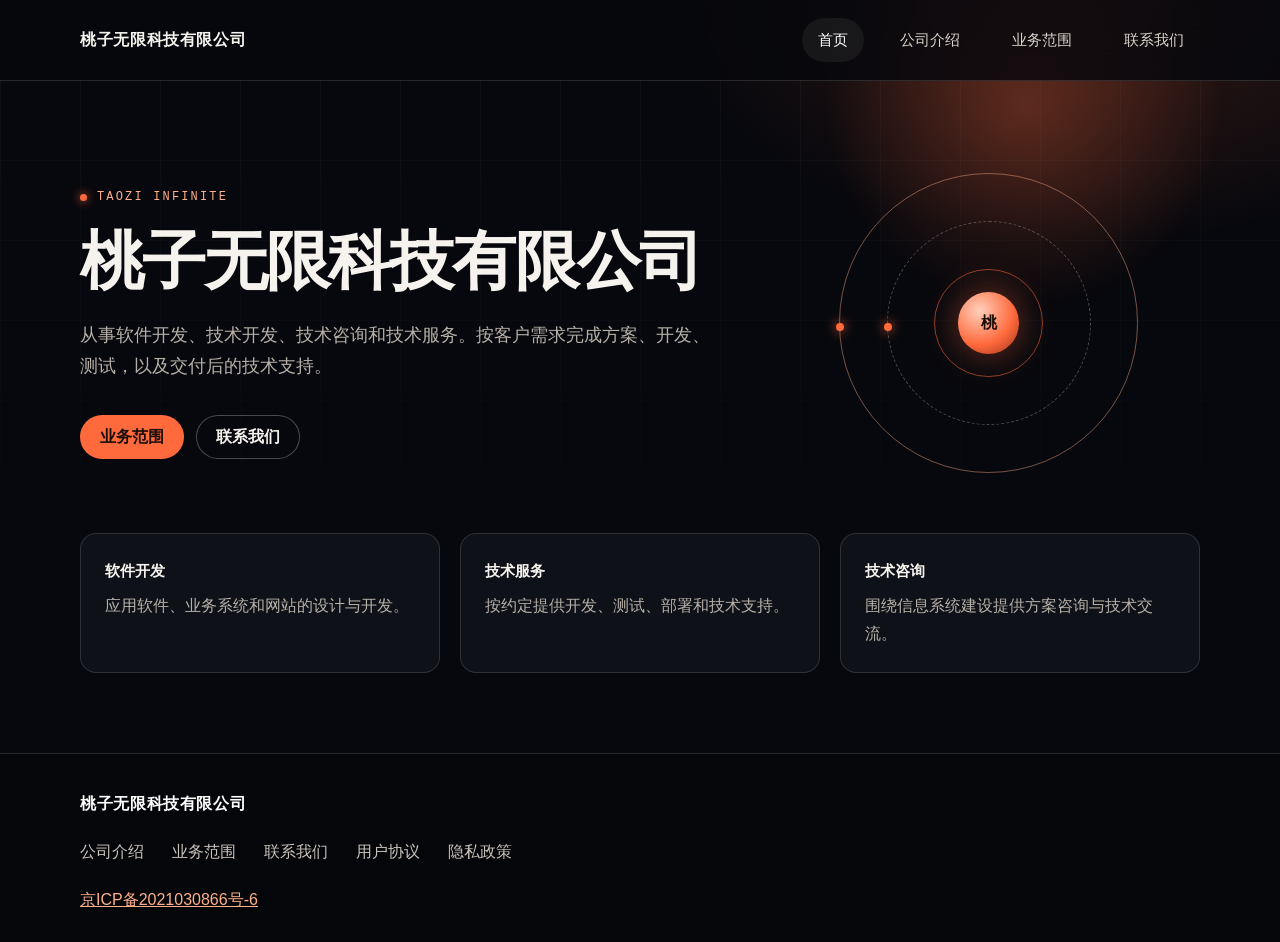
==== commit 4460ac9b: "Configure website contact, ICP registration and app association" ====
--- a/index.html
+++ b/index.html
@@ -64,7 +64,7 @@
         <li><a href="agreement.html">用户协议</a></li>
         <li><a href="privacy.html">隐私政策</a></li>
       </ul>
-      <p class="icp">ICP 备案号审核通过后填写。查询：<a href="https://beian.miit.gov.cn/" target="_blank" rel="noopener noreferrer">beian.miit.gov.cn</a></p>
+      <p class="icp"><a href="https://beian.miit.gov.cn/" target="_blank" rel="noopener noreferrer">京ICP备2021030866号-6</a></p>
     </div>
   </footer>
   <script src="assets/motion.js"></script>
--- a/assets/site.css
+++ b/assets/site.css
@@ -124,6 +124,7 @@
   min-height: 44px;
   padding: 0 16px;
   border-radius: 999px;
+  overflow: hidden;
   color: #d9d3cb;
   font-size: 15px;
   text-decoration: none;
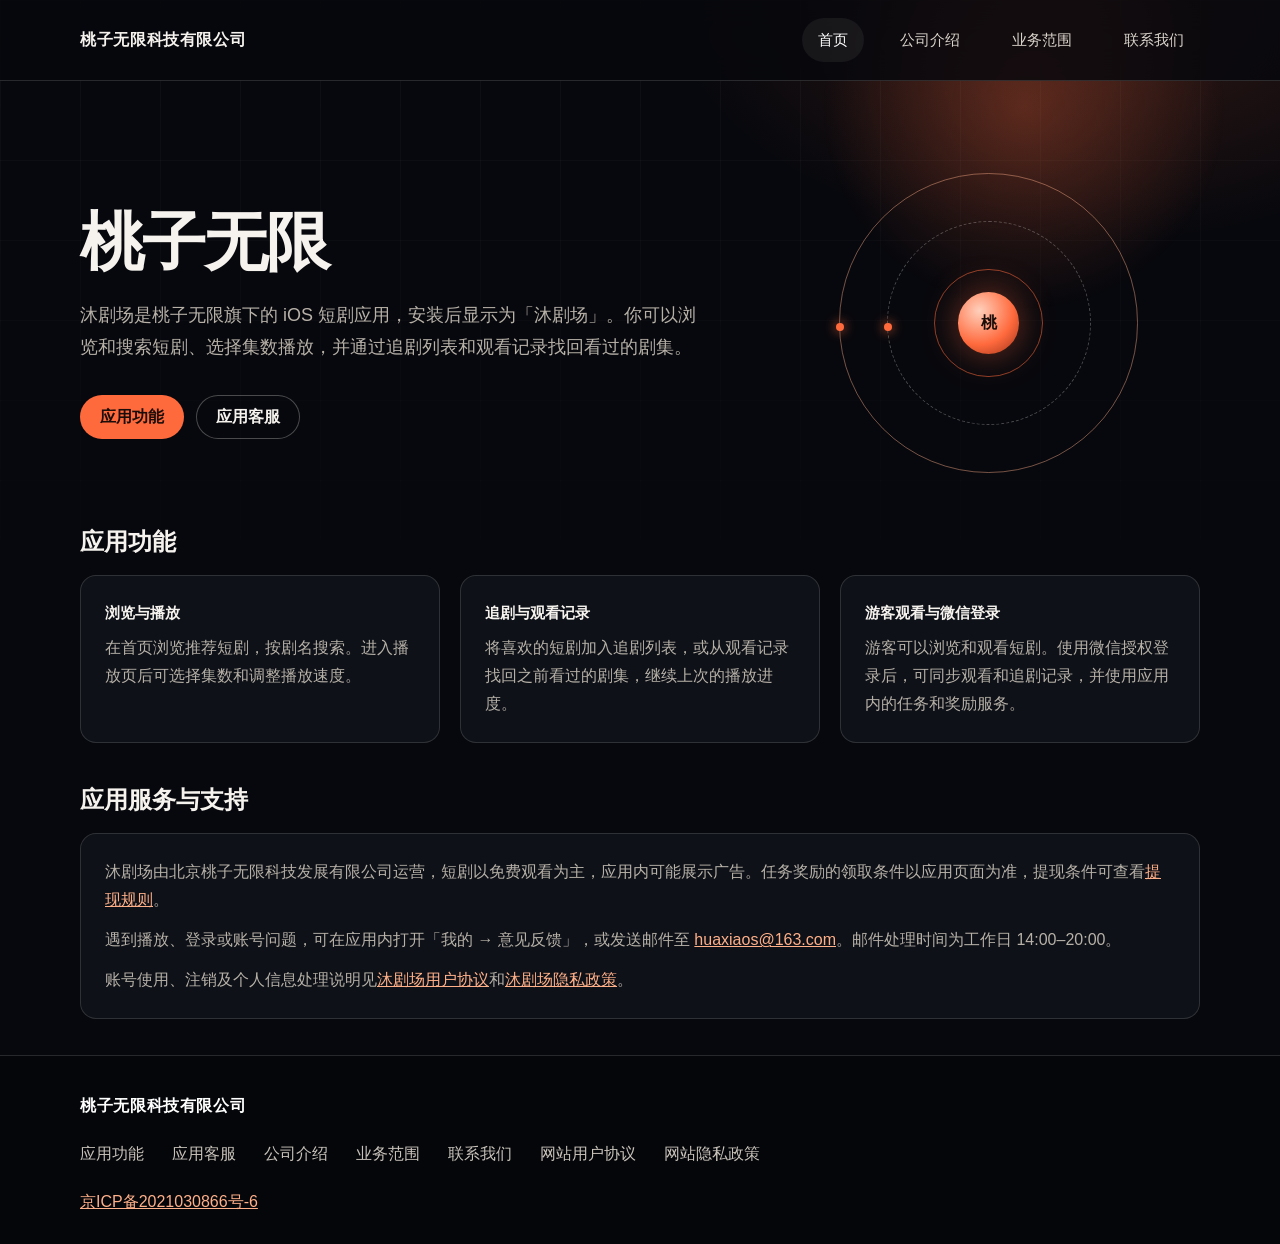
==== commit 908260bf: "docs: add app details to the official website" ====
--- a/index.html
+++ b/index.html
@@ -3,8 +3,8 @@
 <head>
   <meta charset="utf-8">
   <meta name="viewport" content="width=device-width, initial-scale=1">
-  <title>桃子无限科技有限公司</title>
-  <meta name="description" content="桃子无限科技有限公司从事软件开发、技术开发、技术咨询与技术服务。">
+  <title>桃子无限应用官网 · 沐剧场</title>
+  <meta name="description" content="桃子无限应用官网。沐剧场是一款 iOS 短剧应用，提供剧集搜索、播放、追剧、观看记录和用户反馈服务。">
   <link rel="icon" href="assets/favicon.svg" type="image/svg+xml">
   <link rel="stylesheet" href="assets/site.css">
 </head>
@@ -24,12 +24,11 @@
   <main id="main">
     <section class="hero wrap">
       <div class="enter">
-        <p class="kicker">TAOZI INFINITE</p>
-        <h1>桃子无限科技有限公司</h1>
-        <p class="lead">从事软件开发、技术开发、技术咨询和技术服务。按客户需求完成方案、开发、测试，以及交付后的技术支持。</p>
+        <h1>桃子无限</h1>
+        <p class="lead">沐剧场是桃子无限旗下的 iOS 短剧应用，安装后显示为「沐剧场」。你可以浏览和搜索短剧、选择集数播放，并通过追剧列表和观看记录找回看过的剧集。</p>
         <div class="actions">
-          <a class="btn" href="product.html">业务范围</a>
-          <a class="btn btn-ghost" href="contact.html">联系我们</a>
+          <a class="btn" href="#app-features">应用功能</a>
+          <a class="btn btn-ghost" href="#app-support">应用客服</a>
         </div>
       </div>
       <div class="stage" aria-hidden="true">
@@ -39,30 +38,43 @@
         <div class="core">桃</div>
       </div>
     </section>
-    <section class="band wrap">
-      <article class="item">
-        <b>软件开发</b>
-        <p>应用软件、业务系统和网站的设计与开发。</p>
-      </article>
-      <article class="item">
-        <b>技术服务</b>
-        <p>按约定提供开发、测试、部署和技术支持。</p>
-      </article>
-      <article class="item">
-        <b>技术咨询</b>
-        <p>围绕信息系统建设提供方案咨询与技术交流。</p>
-      </article>
+    <section class="app-section wrap" id="app-features" aria-labelledby="app-features-title">
+      <h2 id="app-features-title">应用功能</h2>
+      <div class="band">
+        <article class="item">
+          <h3>浏览与播放</h3>
+          <p>在首页浏览推荐短剧，按剧名搜索。进入播放页后可选择集数和调整播放速度。</p>
+        </article>
+        <article class="item">
+          <h3>追剧与观看记录</h3>
+          <p>将喜欢的短剧加入追剧列表，或从观看记录找回之前看过的剧集，继续上次的播放进度。</p>
+        </article>
+        <article class="item">
+          <h3>游客观看与微信登录</h3>
+          <p>游客可以浏览和观看短剧。使用微信授权登录后，可同步观看和追剧记录，并使用应用内的任务和奖励服务。</p>
+        </article>
+      </div>
+    </section>
+    <section class="app-section wrap" id="app-support" aria-labelledby="app-support-title">
+      <h2 id="app-support-title">应用服务与支持</h2>
+      <div class="item">
+        <p>沐剧场由北京桃子无限科技发展有限公司运营，短剧以免费观看为主，应用内可能展示广告。任务奖励的领取条件以应用页面为准，提现条件可查看<a href="taozi/agree/withdraw.html">提现规则</a>。</p>
+        <p>遇到播放、登录或账号问题，可在应用内打开「我的 → 意见反馈」，或发送邮件至 <a href="mailto:huaxiaos@163.com">huaxiaos@163.com</a>。邮件处理时间为工作日 14:00–20:00。</p>
+        <p>账号使用、注销及个人信息处理说明见<a href="taozi/agree/user.html">沐剧场用户协议</a>和<a href="taozi/agree/privacy.html">沐剧场隐私政策</a>。</p>
+      </div>
     </section>
   </main>
   <footer>
     <div class="wrap">
       <strong>桃子无限科技有限公司</strong>
       <ul class="footer-links">
+        <li><a href="#app-features">应用功能</a></li>
+        <li><a href="#app-support">应用客服</a></li>
         <li><a href="about.html">公司介绍</a></li>
         <li><a href="product.html">业务范围</a></li>
         <li><a href="contact.html">联系我们</a></li>
-        <li><a href="agreement.html">用户协议</a></li>
-        <li><a href="privacy.html">隐私政策</a></li>
+        <li><a href="agreement.html">网站用户协议</a></li>
+        <li><a href="privacy.html">网站隐私政策</a></li>
       </ul>
       <p class="icp"><a href="https://beian.miit.gov.cn/" target="_blank" rel="noopener noreferrer">京ICP备2021030866号-6</a></p>
     </div>
--- a/assets/site.css
+++ b/assets/site.css
@@ -301,6 +301,18 @@
   padding: 12px 0 80px;
 }
 
+.app-section {
+  margin-bottom: 36px;
+  scroll-margin-top: 145px;
+}
+
+.app-section h2 {
+  margin: 0 0 12px;
+  font-size: 24px;
+}
+
+.app-section .band { padding: 0; }
+
 .item {
   padding: 24px;
   background: rgba(16, 19, 26, 0.86);
@@ -308,14 +320,16 @@
   border-radius: 16px;
 }
 
-.item b {
+.item b,
+.item h3 {
   display: block;
-  margin-bottom: 8px;
+  margin: 0 0 8px;
   color: var(--ink);
   font-size: 15px;
 }
 
 .item p { margin: 0; color: var(--muted); }
+.item p + p { margin-top: 12px; }
 
 .page { padding: 64px 0 80px; }
 
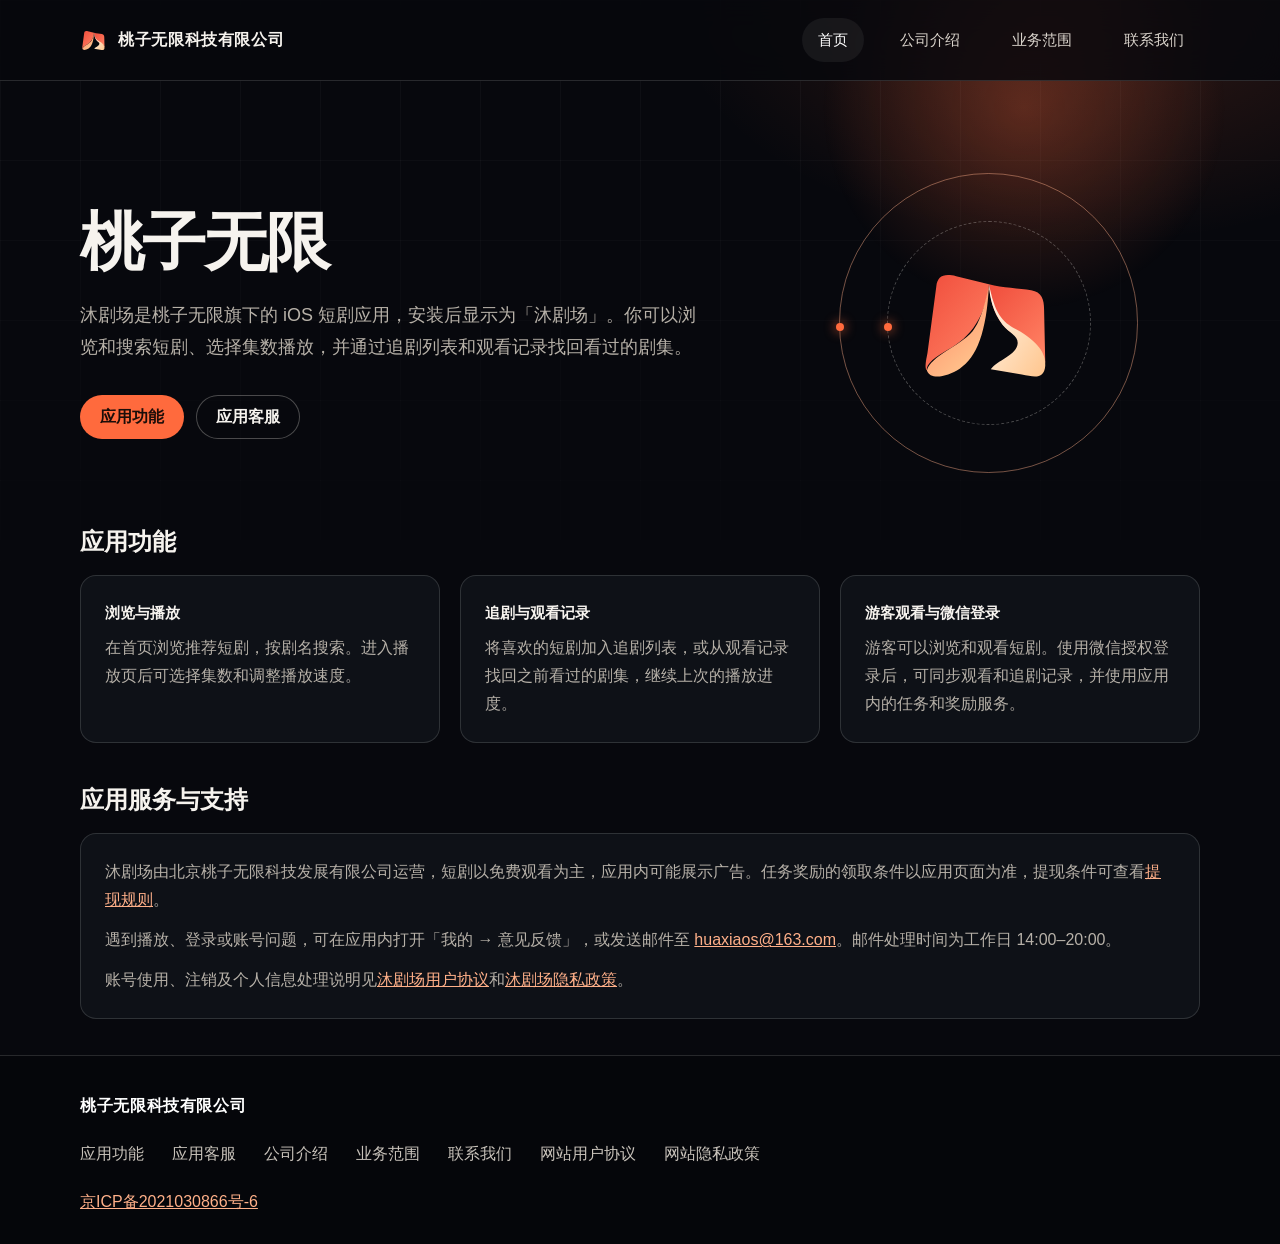
==== commit 93ade3f0: "fix: use the Figma curtain logo on the official website" ====
--- a/index.html
+++ b/index.html
@@ -5,14 +5,17 @@
   <meta name="viewport" content="width=device-width, initial-scale=1">
   <title>桃子无限应用官网 · 沐剧场</title>
   <meta name="description" content="桃子无限应用官网。沐剧场是一款 iOS 短剧应用，提供剧集搜索、播放、追剧、观看记录和用户反馈服务。">
-  <link rel="icon" href="assets/favicon.svg" type="image/svg+xml">
+  <link rel="icon" href="assets/favicon-mujuchang.svg" type="image/svg+xml">
   <link rel="stylesheet" href="assets/site.css">
 </head>
 <body>
   <a class="skip" href="#main">跳到正文</a>
   <header>
     <div class="wrap">
-      <a class="name" href="index.html">桃子无限科技有限公司</a>
+      <a class="name" href="index.html">
+        <img src="assets/logo.svg" width="28" height="28" alt="">
+        <span>桃子无限科技有限公司</span>
+      </a>
       <nav aria-label="主导航">
         <a href="index.html" aria-current="page">首页</a>
         <a href="about.html">公司介绍</a>
@@ -34,8 +37,7 @@
       <div class="stage" aria-hidden="true">
         <div class="ring"></div>
         <div class="ring-b"></div>
-        <div class="ring-c"></div>
-        <div class="core">桃</div>
+        <img class="hero-logo" src="assets/logo.svg" width="250" height="250" alt="">
       </div>
     </section>
     <section class="app-section wrap" id="app-features" aria-labelledby="app-features-title">
--- a/assets/site.css
+++ b/assets/site.css
@@ -100,6 +100,9 @@
 }
 
 .name {
+  display: inline-flex;
+  align-items: center;
+  gap: 10px;
   color: var(--ink);
   font-size: 16px;
   font-weight: 650;
@@ -245,8 +248,7 @@
 }
 
 .ring,
-.ring-b,
-.ring-c {
+.ring-b {
   position: absolute;
   border-radius: 50%;
 }
@@ -276,22 +278,11 @@
   animation: spin 14s linear infinite reverse;
 }
 
-.ring-c {
-  inset: 34%;
-  border: 1px solid rgba(255, 106, 61, 0.55);
-  animation: spin 9s linear infinite;
-}
-
-.core {
+.hero-logo {
   position: absolute;
-  inset: 41%;
-  display: grid;
-  place-items: center;
-  border-radius: 50%;
-  background: radial-gradient(circle at 35% 30%, #ffd0bc, #ff6a3d 58%, #9a3018);
-  box-shadow: 0 0 36px rgba(255, 106, 61, 0.45);
-  color: #1a0d09;
-  font-weight: 700;
+  inset: 28%;
+  width: 44%;
+  height: auto;
 }
 
 .band {
